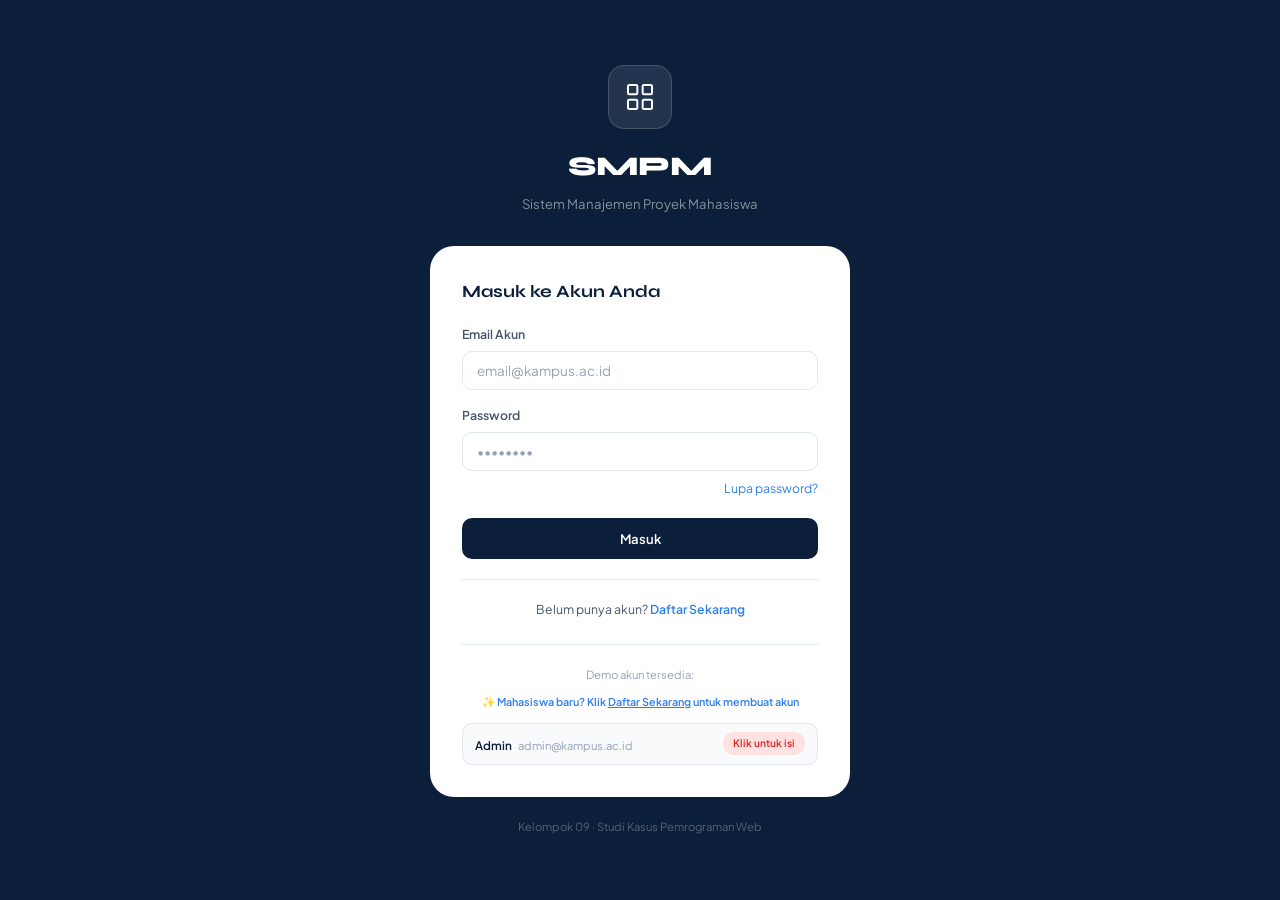
==== index.html @ f6bfb31e "Project awal SMPM" ====
<!DOCTYPE html>
<html lang="id">
<head>
  <meta charset="UTF-8" />
  <meta name="viewport" content="width=device-width, initial-scale=1.0" />
  <title>SMPM — Sistem Manajemen Proyek Mahasiswa</title>
  <link rel="stylesheet" href="css/style.css" />
  <link rel="icon" href="data:image/svg+xml,<svg xmlns='http://www.w3.org/2000/svg' viewBox='0 0 32 32'><rect width='32' height='32' rx='8' fill='%230B1F3A'/><rect x='8' y='8' width='7' height='7' rx='1.5' fill='white'/><rect x='17' y='8' width='7' height='7' rx='1.5' fill='white'/><rect x='8' y='17' width='7' height='7' rx='1.5' fill='white'/><rect x='17' y='17' width='7' height='7' rx='1.5' fill='%232F80ED'/></svg>" />
</head>
<body>

<!-- ========== SIDEBAR ========== -->
<aside class="sidebar" id="sidebar">
  <div class="sidebar-brand">
    <div class="brand-name">SMPM</div>
    <div class="brand-sub">Sistem Manajemen Proyek Mahasiswa</div>
  </div>
  <nav class="sidebar-nav" id="sidebar-nav">
    <!-- Built dynamically by JS -->
  </nav>
  <div class="sidebar-footer">
    <div class="user-pill">
      <div class="avatar" id="sidebar-avatar">??</div>
      <div>
        <div class="user-name" id="sidebar-user-name">Loading...</div>
        <div class="user-role" id="sidebar-user-role">—</div>
      </div>
    </div>
    <button id="logout-btn" class="btn btn-outline w-full mt-8" style="color:rgba(255,255,255,.7);border-color:rgba(255,255,255,.2);background:transparent;font-size:.8rem">
      <svg width="14" height="14" viewBox="0 0 24 24" fill="none" stroke="currentColor" stroke-width="2"><path d="M9 21H5a2 2 0 01-2-2V5a2 2 0 012-2h4M16 17l5-5-5-5M21 12H9"/></svg>
      Keluar
    </button>
  </div>
</aside>

<!-- ========== TOPBAR ========== -->
<header class="topbar" id="topbar">
  <div class="topbar-title" id="topbar-title">Dashboard</div>
  <div class="topbar-actions">
    <div class="icon-btn notif-dot" title="Notifikasi">
      <svg width="17" height="17" viewBox="0 0 24 24" fill="none" stroke="currentColor" stroke-width="2"><path d="M18 8A6 6 0 006 8c0 7-3 9-3 9h18s-3-2-3-9M13.73 21a2 2 0 01-3.46 0"/></svg>
    </div>
    <div class="icon-btn" title="Pengaturan">
      <svg width="17" height="17" viewBox="0 0 24 24" fill="none" stroke="currentColor" stroke-width="2"><circle cx="12" cy="12" r="3"/><path d="M19.07 4.93l-1.41 1.41M4.93 4.93l1.41 1.41M19.07 19.07l-1.41-1.41M4.93 19.07l1.41-1.41M12 2v2M12 20v2M2 12h2M20 12h2"/></svg>
    </div>
  </div>
</header>

<!-- ========== MAIN CONTENT ========== -->
<div class="main-content" id="main-content">

  <!-- ===== LOGIN PAGE ===== -->
  <div id="page-login" class="screen hidden" style="min-height:100vh;display:flex;align-items:center;justify-content:center;background:var(--navy);padding:20px">
    <div style="width:100%;max-width:420px">
      <div style="text-align:center;margin-bottom:32px">
        <div style="width:64px;height:64px;background:rgba(255,255,255,.1);border-radius:16px;display:flex;align-items:center;justify-content:center;margin:0 auto 16px;border:1px solid rgba(255,255,255,.15)">
          <svg width="32" height="32" viewBox="0 0 24 24" fill="none" stroke="white" stroke-width="1.5"><rect x="3" y="3" width="7" height="7" rx="1"/><rect x="14" y="3" width="7" height="7" rx="1"/><rect x="3" y="14" width="7" height="7" rx="1"/><rect x="14" y="14" width="7" height="7" rx="1"/></svg>
        </div>
        <h1 style="font-family:var(--font-display);color:#fff;font-size:1.8rem;font-weight:800;letter-spacing:-.02em">SMPM</h1>
        <p style="color:rgba(255,255,255,.5);font-size:.875rem;margin-top:4px">Sistem Manajemen Proyek Mahasiswa</p>
      </div>

      <div style="background:var(--white);border-radius:var(--radius-xl);padding:32px">
        <h2 style="font-family:var(--font-display);font-size:1.15rem;font-weight:700;margin-bottom:20px">Masuk ke Akun Anda</h2>

        <div id="login-error" class="hidden" style="background:var(--danger-lt);color:var(--danger);padding:10px 14px;border-radius:var(--radius-md);font-size:.85rem;margin-bottom:16px;border:1px solid #FCA5A5">
          ✕ Email atau password salah. Coba lagi.
        </div>

        <div id="login-info" class="hidden" style="background:#DBEAFE;color:#1E40AF;padding:10px 14px;border-radius:var(--radius-md);font-size:.85rem;margin-bottom:16px;border:1px solid #93C5FD">
          ℹ️ Mahasiswa baru terdeteksi. Akun sementara dibuat untuk demo.
        </div>

        <form id="login-form">
          <div class="form-group mb-16">
            <label class="form-label">Email Akun</label>
            <input id="login-email" class="form-control" type="email" placeholder="email@kampus.ac.id" value="" required />
          </div>
          <div class="form-group mb-8">
            <label class="form-label">Password</label>
            <input id="login-pass" class="form-control" type="password" placeholder="••••••••" value="" required />
          </div>
          <div style="display:flex;justify-content:flex-end;margin-bottom:20px">
            <a href="javascript:void(0)" onclick="handleForgotPassword()" style="font-size:.82rem;color:var(--accent);cursor:pointer;text-decoration:none" onmouseover="this.style.textDecoration='underline'" onmouseout="this.style.textDecoration='none'">Lupa password?</a>
          </div>
          <button type="submit" class="btn btn-primary w-full" style="justify-content:center;padding:12px">Masuk</button>
        </form>
        
        <div style="text-align:center;margin-top:20px;padding-top:16px;border-top:1px solid var(--border)">
          <span style="font-size:.82rem;color:var(--text-2)">Belum punya akun? </span>
          <a href="javascript:void(0)" onclick="showRegisterPage()" style="font-size:.82rem;color:var(--accent);cursor:pointer;text-decoration:none;font-weight:600" onmouseover="this.style.textDecoration='underline'" onmouseout="this.style.textDecoration='none'">Daftar Sekarang</a>
        </div>

        <div style="margin-top:24px;padding-top:20px;border-top:1px solid var(--border)">
          <p style="font-size:.75rem;color:var(--text-3);text-align:center;margin-bottom:10px">Demo akun tersedia:</p>
          <p style="font-size:.72rem;color:var(--accent);text-align:center;margin-bottom:12px;font-weight:600">✨ Mahasiswa baru? Klik <a href="javascript:void(0)" onclick="showRegisterPage()" style="color:var(--accent);text-decoration:underline">Daftar Sekarang</a> untuk membuat akun</p>
          <div style="display:flex;flex-direction:column;gap:6px">
            <!-- Admin — BISA diklik -->
            <div onclick="fillLogin('admin@kampus.ac.id','admin')" style="display:flex;justify-content:space-between;align-items:center;padding:8px 12px;border-radius:var(--radius-md);background:var(--surface);cursor:pointer;transition:background .15s;border:1px solid var(--border)" onmouseover="this.style.background='var(--border)'" onmouseout="this.style.background='var(--surface)'" title="Klik untuk isi otomatis akun Admin">
              <div><span style="font-size:.78rem;font-weight:600">Admin</span><span style="font-size:.75rem;color:var(--text-3);margin-left:6px">admin@kampus.ac.id</span></div>
              <span class="badge badge-red" style="font-size:.68rem">Klik untuk isi</span>
            </div>
          </div>
        </div>
      </div>

      <p style="text-align:center;color:rgba(255,255,255,.3);font-size:.75rem;margin-top:20px">Kelompok 09 · Studi Kasus Pemrograman Web</p>
    </div>
  </div>
  
  <!-- ===== REGISTER PAGE ===== -->
  <div id="page-register" class="screen hidden">
    <div class="register-layout">

      <!-- LEFT PANEL — branding -->
      <div class="register-left">
        <div class="register-left-inner">
          <div class="reg-brand">
            <div class="reg-brand-logo">
              <svg width="28" height="28" viewBox="0 0 24 24" fill="none" stroke="white" stroke-width="1.8"><rect x="3" y="3" width="7" height="7" rx="1"/><rect x="14" y="3" width="7" height="7" rx="1"/><rect x="3" y="14" width="7" height="7" rx="1"/><rect x="14" y="14" width="7" height="7" rx="1"/></svg>
            </div>
            <span class="reg-brand-name">SMPM</span>
          </div>

          <div class="reg-hero">
            <h2 class="reg-hero-title">Mulai perjalanan<br/>akademikmu hari ini</h2>
            <p class="reg-hero-sub">Daftarkan dirimu dan kelola seluruh proyek kuliah dalam satu platform yang terintegrasi.</p>
          </div>

          <div class="reg-features">
            <div class="reg-feature-item">
              <div class="reg-feature-icon">
                <svg width="16" height="16" viewBox="0 0 24 24" fill="none" stroke="currentColor" stroke-width="2"><path d="M9 5H7a2 2 0 00-2 2v12a2 2 0 002 2h10a2 2 0 002-2V7a2 2 0 00-2-2h-2"/><rect x="9" y="3" width="6" height="4" rx="1"/><path d="M9 12h6M9 16h4"/></svg>
              </div>
              <div>
                <div class="reg-feature-title">Manajemen Tugas</div>
                <div class="reg-feature-desc">Pantau semua tugas kelompok dengan mudah</div>
              </div>
            </div>
            <div class="reg-feature-item">
              <div class="reg-feature-icon">
                <svg width="16" height="16" viewBox="0 0 24 24" fill="none" stroke="currentColor" stroke-width="2"><rect x="3" y="4" width="18" height="18" rx="2"/><path d="M16 2v4M8 2v4M3 10h18"/></svg>
              </div>
              <div>
                <div class="reg-feature-title">Deadline Tracking</div>
                <div class="reg-feature-desc">Kalender interaktif agar tak ada deadline terlewat</div>
              </div>
            </div>
            <div class="reg-feature-item">
              <div class="reg-feature-icon">
                <svg width="16" height="16" viewBox="0 0 24 24" fill="none" stroke="currentColor" stroke-width="2"><path d="M21 15v4a2 2 0 01-2 2H5a2 2 0 01-2-2v-4M17 8l-5-5-5 5M12 3v12"/></svg>
              </div>
              <div>
                <div class="reg-feature-title">Upload Progress</div>
                <div class="reg-feature-desc">Kirim laporan langsung ke dosen pembimbing</div>
              </div>
            </div>
          </div>

          <p class="reg-footer-note">Kelompok 09 · Studi Kasus Pemrograman Web</p>
        </div>

        <!-- decorative blobs -->
        <div class="reg-blob reg-blob-1"></div>
        <div class="reg-blob reg-blob-2"></div>
      </div>

      <!-- RIGHT PANEL — form -->
      <div class="register-right">
        <div class="register-form-wrap">

          <div class="reg-form-header">
            <h1 class="reg-form-title">Buat Akun Baru</h1>
            <p class="reg-form-sub">Isi data diri kamu untuk mulai bergabung</p>
          </div>

          <div id="register-error" class="reg-alert reg-alert-error hidden">
            <svg width="15" height="15" viewBox="0 0 24 24" fill="none" stroke="currentColor" stroke-width="2.5"><circle cx="12" cy="12" r="10"/><path d="M12 8v4M12 16h.01"/></svg>
            <span id="register-error-msg"></span>
          </div>

          <form id="register-form" class="reg-form">

            <!-- Row: Nama + NIM -->
            <div class="reg-row">
              <div class="reg-field">
                <label class="reg-label">
                  <svg width="13" height="13" viewBox="0 0 24 24" fill="none" stroke="currentColor" stroke-width="2"><path d="M20 21v-2a4 4 0 00-4-4H8a4 4 0 00-4 4v2"/><circle cx="12" cy="7" r="4"/></svg>
                  Nama Lengkap
                </label>
                <input id="reg-nama" class="reg-input" type="text" placeholder="Nama lengkap Anda" required />
              </div>
              <div class="reg-field">
                <label class="reg-label">
                  <svg width="13" height="13" viewBox="0 0 24 24" fill="none" stroke="currentColor" stroke-width="2"><rect x="2" y="7" width="20" height="14" rx="2"/><path d="M16 7V5a2 2 0 00-4 0v2M12 12v4"/></svg>
                  NIM
                </label>
                <input id="reg-nim" class="reg-input" type="text" placeholder="Contoh: 2021001" required />
              </div>
            </div>

            <!-- Email -->
            <div class="reg-field">
              <label class="reg-label">
                <svg width="13" height="13" viewBox="0 0 24 24" fill="none" stroke="currentColor" stroke-width="2"><path d="M4 4h16c1.1 0 2 .9 2 2v12c0 1.1-.9 2-2 2H4c-1.1 0-2-.9-2-2V6c0-1.1.9-2 2-2z"/><polyline points="22,6 12,13 2,6"/></svg>
                Email Kampus
              </label>
              <div class="reg-input-wrap">
                <input id="reg-email" class="reg-input" type="email" placeholder="nama@kampus.ac.id" required />
                <span class="reg-input-hint">@kampus.ac.id</span>
              </div>
            </div>

            <!-- Kelompok -->
            <div class="reg-field">
              <label class="reg-label">
                <svg width="13" height="13" viewBox="0 0 24 24" fill="none" stroke="currentColor" stroke-width="2"><path d="M17 21v-2a4 4 0 00-4-4H5a4 4 0 00-4 4v2"/><circle cx="9" cy="7" r="4"/><path d="M23 21v-2a4 4 0 00-3-3.87M16 3.13a4 4 0 010 7.75"/></svg>
                Kelompok
              </label>
              <select id="reg-kelompok" class="reg-input reg-select" required>
                <option value="">— Pilih kelompok Anda —</option>
              </select>
            </div>

            <!-- Row: Password + Confirm -->
            <div class="reg-row">
              <div class="reg-field">
                <label class="reg-label">
                  <svg width="13" height="13" viewBox="0 0 24 24" fill="none" stroke="currentColor" stroke-width="2"><rect x="3" y="11" width="18" height="11" rx="2"/><path d="M7 11V7a5 5 0 0110 0v4"/></svg>
                  Password
                </label>
                <div class="reg-pass-wrap">
                  <input id="reg-pass" class="reg-input" type="password" placeholder="Min. 6 karakter" required />
                  <button type="button" class="reg-eye-btn" onclick="toggleRegPass('reg-pass', this)" tabindex="-1">
                    <svg width="15" height="15" viewBox="0 0 24 24" fill="none" stroke="currentColor" stroke-width="2"><path d="M1 12s4-8 11-8 11 8 11 8-4 8-11 8-11-8-11-8z"/><circle cx="12" cy="12" r="3"/></svg>
                  </button>
                </div>
              </div>
              <div class="reg-field">
                <label class="reg-label">
                  <svg width="13" height="13" viewBox="0 0 24 24" fill="none" stroke="currentColor" stroke-width="2"><path d="M9 12l2 2 4-4"/><rect x="3" y="11" width="18" height="11" rx="2"/><path d="M7 11V7a5 5 0 0110 0v4"/></svg>
                  Konfirmasi
                </label>
                <div class="reg-pass-wrap">
                  <input id="reg-confirm" class="reg-input" type="password" placeholder="Ulangi password" required />
                  <button type="button" class="reg-eye-btn" onclick="toggleRegPass('reg-confirm', this)" tabindex="-1">
                    <svg width="15" height="15" viewBox="0 0 24 24" fill="none" stroke="currentColor" stroke-width="2"><path d="M1 12s4-8 11-8 11 8 11 8-4 8-11 8-11-8-11-8z"/><circle cx="12" cy="12" r="3"/></svg>
                  </button>
                </div>
              </div>
            </div>

            <!-- Password strength -->
            <div class="reg-strength" id="reg-strength-wrap" style="display:none">
              <div class="reg-strength-bar">
                <div class="reg-strength-fill" id="reg-strength-fill"></div>
              </div>
              <span class="reg-strength-label" id="reg-strength-label">Lemah</span>
            </div>

            <button type="submit" class="reg-submit-btn">
              <svg width="16" height="16" viewBox="0 0 24 24" fill="none" stroke="currentColor" stroke-width="2.5"><path d="M16 21v-2a4 4 0 00-4-4H5a4 4 0 00-4 4v2"/><circle cx="8.5" cy="7" r="4"/><line x1="20" y1="8" x2="20" y2="14"/><line x1="23" y1="11" x2="17" y2="11"/></svg>
              Daftar Sekarang
            </button>
          </form>

          <div class="reg-signin-row">
            <span>Sudah punya akun?</span>
            <a href="javascript:void(0)" onclick="showLoginPage()" class="reg-signin-link">Masuk di sini →</a>
          </div>

        </div>
      </div>

    </div>
  </div>

  <!-- ===== DASHBOARD PAGE ===== -->
  <div id="page-dashboard" class="screen hidden">
    <div class="page-body">
      <div class="page-header">
        <h1>Selamat Datang 👋</h1>
        <p id="dash-welcome">Ringkasan aktivitas proyek Anda hari ini.</p>
      </div>
      <div class="stat-grid" id="dash-stats"></div>
      <div id="dash-progress"></div>
      <div id="dash-recent"></div>
    </div>
  </div>

  <!-- ===== TUGAS PAGE ===== -->
  <div id="page-tugas" class="screen hidden">
    <div class="page-body">
      <div class="page-header">
        <h1>Tugas Saya</h1>
        <p>Semua tugas yang ditugaskan kepada Anda dalam kelompok.</p>
      </div>
      <div id="tugas-list"></div>
    </div>
  </div>

  <!-- ===== DEADLINE PAGE ===== -->
  <div id="page-deadline" class="screen hidden">
    <div class="page-body">
      <div class="page-header">
        <h1>Deadline Tracking</h1>
        <p>Pantau semua tenggat waktu tugas Anda.</p>
      </div>
      
      <!-- Calendar View -->
      <div class="card mb-16">
        <div class="card-title">📅 Kalender Deadline</div>
        <div id="deadline-calendar" style="max-width:280px;margin:0 auto"></div>
      </div>
      
      <!-- List View -->
      <div class="card">
        <div class="card-title">📋 Daftar Deadline</div>
        <div id="deadline-list"></div>
      </div>
    </div>
  </div>

  <!-- ===== UPLOAD PAGE ===== -->
  <div id="page-upload" class="screen hidden">
    <div class="page-body">
      <div class="page-header">
        <h1>Upload Progress</h1>
        <p>Unggah file laporan, desain, atau dokumentasi proyek.</p>
      </div>
      <div class="card mb-16">
        <div class="card-title">Upload File Baru</div>
        <div style="display:flex;flex-direction:column;gap:12px">
          <div class="form-group">
            <label class="form-label">Pilih Tugas <span style="color:var(--danger)">*</span></label>
            <select id="upload-tugas" class="form-control">
              <option value="">-- Pilih Tugas yang Ingin Diupload --</option>
            </select>
            <div class="text-xs text-muted" style="margin-top:4px">💡 Hanya menampilkan tugas yang belum selesai</div>
          </div>
          <div style="display:flex;gap:12px;align-items:flex-end;flex-wrap:wrap">
            <div class="form-group" style="flex:1;min-width:200px">
              <label class="form-label">Pilih File <span style="color:var(--danger)">*</span></label>
              <input id="upload-input" class="form-control" type="file" accept=".pdf,.doc,.docx,.png,.jpg,.fig,.zip" />
            </div>
            <button class="btn btn-primary" onclick="handleUpload()">
              <svg width="15" height="15" viewBox="0 0 24 24" fill="none" stroke="currentColor" stroke-width="2"><path d="M21 15v4a2 2 0 01-2 2H5a2 2 0 01-2-2v-4M17 8l-5-5-5 5M12 3v12"/></svg>
              Upload
            </button>
          </div>
        </div>
      </div>
      <div class="card">
        <div class="card-title">File Terunggah</div>
        <div id="upload-list"></div>
      </div>
    </div>
  </div>

  <!-- ===== KELOMPOK PAGE ===== -->
  <div id="page-kelompok" class="screen hidden">
    <div class="page-body">
      <div class="page-header">
        <h1>Kelompok Saya</h1>
        <p>Informasi kelompok, anggota, dan dosen pembimbing.</p>
      </div>
      <div id="kelompok-detail"></div>
    </div>
  </div>

  <!-- ===== NILAI SAYA PAGE (Mahasiswa) ===== -->
  <div id="page-nilaiSaya" class="screen hidden">
    <div class="page-body">
      <div class="page-header">
        <h1>Nilai Saya</h1>
        <p>Lihat nilai dan feedback dari dosen pembimbing untuk kelompok Anda.</p>
      </div>
      <div id="nilaiSaya-list"></div>
    </div>
  </div>

  <!-- ===== TUGAS KELOMPOK PAGE (Dosen) ===== -->
  <div id="page-tugasDosen" class="screen hidden">
    <div class="page-body">
      <div class="page-header">
        <h1>Tugas Kelompok</h1>
        <p>Kelola dan tambahkan tugas untuk mahasiswa bimbingan Anda.</p>
      </div>
      <div id="tugasDosen-list"></div>
    </div>
  </div>

  <!-- ===== MONITORING PAGE (Dosen) ===== -->
  <div id="page-monitoring" class="screen hidden">
    <div class="page-body">
      <div class="page-header">
        <h1>Monitoring Kelompok</h1>
        <p>Pantau perkembangan semua kelompok bimbingan Anda.</p>
      </div>
      <div id="monitoring-list"></div>
    </div>
  </div>

  <!-- ===== PENILAIAN PAGE (Dosen) ===== -->
  <div id="page-penilaian" class="screen hidden">
    <div class="page-body">
      <div class="page-header">
        <h1>Penilaian</h1>
        <p>Berikan nilai dan feedback untuk setiap kelompok.</p>
      </div>
      <div id="penilaian-list"></div>
    </div>
  </div>

  <!-- ===== MANAGE USER PAGE (Admin) ===== -->
  <div id="page-manageUser" class="screen hidden">
    <div class="page-body">
      <div class="page-header">
        <h1>Kelola Pengguna</h1>
        <p>Tambah, edit, dan hapus akun pengguna sistem.</p>
      </div>
      <div id="manageUser-list"></div>
    </div>
  </div>

  <!-- ===== MANAGE KELOMPOK PAGE (Admin) ===== -->
  <div id="page-manageKelompok" class="screen hidden">
    <div class="page-body">
      <div class="page-header">
        <h1>Kelola Kelompok</h1>
        <p>Atur pembagian kelompok dan penugasan dosen pembimbing.</p>
      </div>
      <div id="manageKelompok-list"></div>
    </div>
  </div>

</div><!-- /main-content -->

<!-- ========== MODAL ========== -->
<div id="modal-overlay" class="modal-overlay hidden">
  <div class="modal" id="modal-body"></div>
</div>

<!-- ========== TOAST ========== -->
<div class="toast-container" id="toast-container"></div>

<script src="js/app.js"></script>
<script>
function fillLogin(email, pass) {
  document.getElementById('login-email').value = email;
  document.getElementById('login-pass').value = pass;
}
</script>
</body>
</html>
---- css/style.css ----
@import url('https://fonts.googleapis.com/css2?family=Plus+Jakarta+Sans:wght@400;500;600;700&family=Syne:wght@600;700;800&display=swap');

/* ===================== VARIABLES ===================== */
:root {
  --navy:       #0B1F3A;
  --navy-mid:   #132d52;
  --navy-light: #1e4275;
  --accent:     #2F80ED;
  --accent-lt:  #EBF3FD;
  --success:    #16A34A;
  --success-lt: #DCFCE7;
  --warning:    #D97706;
  --warning-lt: #FEF3C7;
  --danger:     #DC2626;
  --danger-lt:  #FEE2E2;
  --text-1:     #0B1F3A;
  --text-2:     #475569;
  --text-3:     #94A3B8;
  --surface:    #F8FAFC;
  --white:      #ffffff;
  --border:     #E2E8F0;
  --border-2:   #CBD5E1;
  --radius-sm:  6px;
  --radius-md:  10px;
  --radius-lg:  16px;
  --radius-xl:  24px;
  --shadow-sm:  0 1px 3px rgba(11,31,58,.08);
  --shadow-md:  0 4px 16px rgba(11,31,58,.10);
  --shadow-lg:  0 8px 32px rgba(11,31,58,.13);
  --font-display: 'Syne', sans-serif;
  --font-body:    'Plus Jakarta Sans', sans-serif;
  --sidebar-w: 240px;
}

/* ===================== RESET ===================== */
*, *::before, *::after { box-sizing: border-box; margin: 0; padding: 0; }
html { font-size: 15px; }
body {
  font-family: var(--font-body);
  color: var(--text-1);
  background: var(--surface);
  line-height: 1.6;
  min-height: 100vh;
}
a { text-decoration: none; color: inherit; }
ul { list-style: none; }
img { max-width: 100%; }
button { cursor: pointer; font-family: var(--font-body); }
input, select, textarea { font-family: var(--font-body); }

/* ===================== UTILITIES ===================== */
.hidden   { display: none !important; }
.flex     { display: flex; }
.flex-col { flex-direction: column; }
.items-center { align-items: center; }
.justify-between { justify-content: space-between; }
.gap-8  { gap: 8px; }
.gap-12 { gap: 12px; }
.gap-16 { gap: 16px; }
.gap-24 { gap: 24px; }
.w-full { width: 100%; }
.text-sm  { font-size: 0.8rem; }
.text-muted { color: var(--text-2); }
.font-600  { font-weight: 600; }
.mt-4  { margin-top: 4px; }
.mt-8  { margin-top: 8px; }
.mt-16 { margin-top: 16px; }
.mt-24 { margin-top: 24px; }
.mb-4  { margin-bottom: 4px; }
.mb-8  { margin-bottom: 8px; }
.mb-16 { margin-bottom: 16px; }
.mb-24 { margin-bottom: 24px; }

/* ===================== CARD ===================== */
.card {
  background: var(--white);
  border: 1px solid var(--border);
  border-radius: var(--radius-lg);
  padding: 20px 24px;
  box-shadow: var(--shadow-sm);
}
.card-title {
  font-family: var(--font-display);
  font-size: 1rem;
  font-weight: 700;
  color: var(--text-1);
  margin-bottom: 16px;
}

/* ===================== BADGE ===================== */
.badge {
  display: inline-flex;
  align-items: center;
  gap: 4px;
  padding: 3px 10px;
  border-radius: 20px;
  font-size: 0.75rem;
  font-weight: 600;
}
.badge-blue    { background: var(--accent-lt);   color: var(--accent); }
.badge-green   { background: var(--success-lt);  color: var(--success); }
.badge-amber   { background: var(--warning-lt);  color: var(--warning); }
.badge-red     { background: var(--danger-lt);   color: var(--danger); }
.badge-navy    { background: #EEF2FF;            color: var(--navy-light); }

/* ===================== BUTTONS ===================== */
.btn {
  display: inline-flex;
  align-items: center;
  gap: 6px;
  padding: 9px 18px;
  border-radius: var(--radius-md);
  font-size: 0.875rem;
  font-weight: 600;
  border: none;
  transition: all 0.18s ease;
}
.btn-primary {
  background: var(--navy);
  color: var(--white);
}
.btn-primary:hover { background: var(--navy-mid); transform: translateY(-1px); box-shadow: var(--shadow-md); }
.btn-outline {
  background: transparent;
  color: var(--navy);
  border: 1.5px solid var(--border-2);
}
.btn-outline:hover { background: var(--surface); }
.btn-sm { padding: 6px 12px; font-size: 0.8rem; }
.btn-danger { background: var(--danger-lt); color: var(--danger); }
.btn-danger:hover { background: #FCA5A5; }
.btn-success { background: var(--success-lt); color: var(--success); }

/* ===================== FORM ELEMENTS ===================== */
.form-group { display: flex; flex-direction: column; gap: 6px; }
.form-label { font-size: 0.82rem; font-weight: 600; color: var(--text-2); }
.form-control {
  padding: 10px 14px;
  border: 1.5px solid var(--border);
  border-radius: var(--radius-md);
  font-size: 0.9rem;
  color: var(--text-1);
  background: var(--white);
  transition: border-color 0.15s;
  outline: none;
  width: 100%;
}
.form-control:focus { border-color: var(--accent); box-shadow: 0 0 0 3px rgba(47,128,237,.12); }
.form-control::placeholder { color: var(--text-3); }

/* ===================== PROGRESS BAR ===================== */
.progress-wrap {
  height: 7px;
  background: var(--border);
  border-radius: 10px;
  overflow: hidden;
}
.progress-fill {
  height: 100%;
  border-radius: 10px;
  transition: width 0.6s ease;
}
.progress-blue   { background: var(--accent); }
.progress-green  { background: var(--success); }
.progress-amber  { background: var(--warning); }
.progress-red    { background: var(--danger); }

/* ===================== TABLE ===================== */
.table-wrap { overflow-x: auto; }
.data-table {
  width: 100%;
  border-collapse: collapse;
  font-size: 0.875rem;
}
.data-table thead th {
  padding: 10px 14px;
  text-align: left;
  font-size: 0.78rem;
  font-weight: 700;
  text-transform: uppercase;
  letter-spacing: .04em;
  color: var(--text-3);
  border-bottom: 1.5px solid var(--border);
  white-space: nowrap;
}
.data-table tbody td {
  padding: 12px 14px;
  border-bottom: 1px solid var(--border);
  color: var(--text-1);
  vertical-align: middle;
}
.data-table tbody tr:last-child td { border-bottom: none; }
.data-table tbody tr:hover td { background: var(--surface); }

/* ===================== STAT CARD ===================== */
.stat-grid { display: grid; grid-template-columns: repeat(auto-fit, minmax(130px, 1fr)); gap: 14px; }
.stat-card {
  background: var(--white);
  border: 1px solid var(--border);
  border-radius: var(--radius-lg);
  padding: 16px 18px;
  box-shadow: var(--shadow-sm);
}
.stat-label { font-size: 0.75rem; color: var(--text-2); font-weight: 600; text-transform: uppercase; letter-spacing: .04em; }
.stat-value { font-family: var(--font-display); font-size: 1.75rem; font-weight: 800; margin-top: 4px; }
.stat-sub   { font-size: 0.75rem; color: var(--text-2); margin-top: 2px; }

/* ===================== SIDEBAR ===================== */
.sidebar {
  width: var(--sidebar-w);
  min-height: 100vh;
  background: var(--navy);
  display: flex;
  flex-direction: column;
  position: fixed;
  left: 0; top: 0;
  z-index: 100;
  transition: transform 0.25s ease;
}
.sidebar-brand {
  padding: 24px 20px 16px;
  border-bottom: 1px solid rgba(255,255,255,.08);
}
.sidebar-brand .brand-name {
  font-family: var(--font-display);
  font-size: 1.25rem;
  font-weight: 800;
  color: #fff;
  letter-spacing: -.01em;
}
.sidebar-brand .brand-sub {
  font-size: 0.7rem;
  color: rgba(255,255,255,.45);
  margin-top: 2px;
}
.sidebar-nav { padding: 16px 12px; flex: 1; }
.nav-section-label {
  font-size: 0.65rem;
  font-weight: 700;
  text-transform: uppercase;
  letter-spacing: .08em;
  color: rgba(255,255,255,.35);
  padding: 0 8px;
  margin: 16px 0 6px;
}
.nav-item {
  display: flex;
  align-items: center;
  gap: 10px;
  padding: 10px 12px;
  border-radius: var(--radius-md);
  color: rgba(255,255,255,.6);
  font-size: 0.875rem;
  font-weight: 500;
  transition: all 0.15s;
  margin-bottom: 2px;
  cursor: pointer;
}
.nav-item svg { width: 17px; height: 17px; flex-shrink: 0; }
.nav-item:hover { background: rgba(255,255,255,.08); color: #fff; }
.nav-item.active { background: rgba(255,255,255,.12); color: #fff; font-weight: 600; }
.nav-item .nav-badge {
  margin-left: auto;
  background: var(--accent);
  color: #fff;
  font-size: 0.65rem;
  font-weight: 700;
  padding: 1px 6px;
  border-radius: 10px;
}
.sidebar-footer {
  padding: 16px 12px;
  border-top: 1px solid rgba(255,255,255,.08);
}
.user-pill {
  display: flex;
  align-items: center;
  gap: 10px;
  padding: 8px;
  border-radius: var(--radius-md);
  cursor: pointer;
}
.user-pill:hover { background: rgba(255,255,255,.07); }
.avatar {
  width: 34px; height: 34px;
  border-radius: 50%;
  background: var(--accent);
  display: flex;
  align-items: center;
  justify-content: center;
  font-size: 0.8rem;
  font-weight: 700;
  color: #fff;
  flex-shrink: 0;
}
.avatar-lg { width: 46px; height: 46px; font-size: 1rem; }
.user-name  { font-size: 0.82rem; font-weight: 600; color: #fff; }
.user-role  { font-size: 0.7rem; color: rgba(255,255,255,.45); }

/* ===================== TOPBAR ===================== */
.topbar {
  height: 60px;
  background: var(--white);
  border-bottom: 1px solid var(--border);
  display: flex;
  align-items: center;
  justify-content: space-between;
  padding: 0 28px;
  position: sticky;
  top: 0;
  z-index: 50;
  margin-left: var(--sidebar-w);
}
.topbar-title {
  font-family: var(--font-display);
  font-size: 1rem;
  font-weight: 700;
}
.topbar-actions { display: flex; align-items: center; gap: 12px; }
.icon-btn {
  width: 36px; height: 36px;
  border-radius: var(--radius-md);
  border: 1px solid var(--border);
  background: var(--white);
  display: flex; align-items: center; justify-content: center;
  cursor: pointer;
  color: var(--text-2);
  transition: all 0.15s;
}
.icon-btn:hover { background: var(--surface); color: var(--text-1); }
.notif-dot {
  position: relative;
}
.notif-dot::after {
  content: '';
  position: absolute;
  top: 6px; right: 6px;
  width: 7px; height: 7px;
  border-radius: 50%;
  background: var(--danger);
  border: 1.5px solid var(--white);
}

/* ===================== MAIN LAYOUT ===================== */
.app-shell { display: flex; min-height: 100vh; }
.main-content {
  flex: 1;
  margin-left: var(--sidebar-w);
  display: flex;
  flex-direction: column;
  min-height: 100vh;
}
.page-body {
  flex: 1;
  padding: 24px 28px;
}
.page-header { margin-bottom: 24px; }
.page-header h1 {
  font-family: var(--font-display);
  font-size: 1.4rem;
  font-weight: 800;
}
.page-header p { font-size: 0.875rem; color: var(--text-2); margin-top: 3px; }

/* ===================== TOAST ===================== */
.toast-container {
  position: fixed;
  bottom: 24px; right: 24px;
  display: flex; flex-direction: column; gap: 8px;
  z-index: 9999;
}
.toast {
  background: var(--navy);
  color: #fff;
  padding: 12px 18px;
  border-radius: var(--radius-md);
  font-size: 0.85rem;
  font-weight: 500;
  box-shadow: var(--shadow-lg);
  animation: slideIn 0.3s ease;
  display: flex; align-items: center; gap: 8px;
}
.toast.success { background: var(--success); }
.toast.error   { background: var(--danger); }
@keyframes slideIn { from { transform: translateX(120%); opacity: 0; } to { transform: translateX(0); opacity: 1; } }
@keyframes fadeOut { to { opacity: 0; transform: translateX(120%); } }

/* ===================== MODAL ===================== */
.modal-overlay {
  position: fixed; inset: 0;
  background: rgba(11,31,58,.5);
  backdrop-filter: blur(4px);
  z-index: 200;
  display: flex; align-items: center; justify-content: center;
  padding: 20px;
}
.modal {
  background: var(--white);
  border-radius: var(--radius-xl);
  padding: 28px;
  width: 100%; max-width: 480px;
  max-height: 85vh;
  overflow-y: auto;
  box-shadow: var(--shadow-lg);
  animation: modalIn 0.2s ease;
}
.modal::-webkit-scrollbar {
  width: 6px;
}
.modal::-webkit-scrollbar-track {
  background: transparent;
}
.modal::-webkit-scrollbar-thumb {
  background: var(--border);
  border-radius: 3px;
}
.modal::-webkit-scrollbar-thumb:hover {
  background: var(--text-3);
}
.modal-header { display: flex; justify-content: space-between; align-items: center; margin-bottom: 20px; }
.modal-title { font-family: var(--font-display); font-size: 1.1rem; font-weight: 800; }
.modal-close {
  width: 28px; height: 28px; border-radius: 50%;
  border: none; background: var(--surface); cursor: pointer;
  display: flex; align-items: center; justify-content: center;
  color: var(--text-2); font-size: 1.1rem;
}
@keyframes modalIn { from { transform: scale(0.95) translateY(10px); opacity: 0; } to { transform: scale(1) translateY(0); opacity: 1; } }

/* ===================== TABS ===================== */
.tabs { display: flex; border-bottom: 2px solid var(--border); margin-bottom: 20px; }
.tab-btn {
  padding: 10px 18px;
  font-size: 0.875rem;
  font-weight: 600;
  color: var(--text-2);
  background: none;
  border: none;
  border-bottom: 2px solid transparent;
  margin-bottom: -2px;
  cursor: pointer;
  transition: all 0.15s;
}
.tab-btn:hover { color: var(--text-1); }
.tab-btn.active { color: var(--navy); border-bottom-color: var(--navy); }

/* ===================== EMPTY STATE ===================== */
.empty-state {
  text-align: center;
  padding: 40px 20px;
  color: var(--text-3);
}
.empty-state svg { width: 48px; height: 48px; margin: 0 auto 12px; opacity: 0.4; }
.empty-state p { font-size: 0.875rem; }

/* ===================== RESPONSIVE ===================== */
@media (max-width: 768px) {
  .sidebar { transform: translateX(-100%); }
  .sidebar.open { transform: translateX(0); }
  .main-content { margin-left: 0; }
  .topbar { margin-left: 0; }
  .stat-grid { grid-template-columns: repeat(2, 1fr); }
  .page-body { padding: 16px; }
}


/* ===================== REGISTER PAGE ===================== */
.register-layout {
  display: flex;
  min-height: 100vh;
  width: 100%;
}

/* ---- Left branding panel ---- */
.register-left {
  position: relative;
  flex: 0 0 420px;
  background: var(--navy);
  overflow: hidden;
  display: flex;
  align-items: stretch;
}

.register-left-inner {
  position: relative;
  z-index: 2;
  display: flex;
  flex-direction: column;
  padding: 44px 40px;
  width: 100%;
}

/* decorative blobs */
.reg-blob {
  position: absolute;
  border-radius: 50%;
  opacity: .12;
  pointer-events: none;
}
.reg-blob-1 {
  width: 320px; height: 320px;
  background: var(--accent);
  top: -80px; right: -80px;
}
.reg-blob-2 {
  width: 240px; height: 240px;
  background: #7C3AED;
  bottom: -60px; left: -60px;
}

/* brand in left panel */
.reg-brand {
  display: flex;
  align-items: center;
  gap: 12px;
  margin-bottom: auto;
}
.reg-brand-logo {
  width: 44px; height: 44px;
  background: rgba(255,255,255,.1);
  border: 1px solid rgba(255,255,255,.15);
  border-radius: 12px;
  display: flex;
  align-items: center;
  justify-content: center;
  flex-shrink: 0;
}
.reg-brand-name {
  font-family: var(--font-display);
  font-size: 1.35rem;
  font-weight: 800;
  color: #fff;
  letter-spacing: -.02em;
}

/* hero text */
.reg-hero {
  margin-top: 64px;
}
.reg-hero-title {
  font-family: var(--font-display);
  font-size: 1.9rem;
  font-weight: 800;
  color: #fff;
  line-height: 1.2;
  letter-spacing: -.02em;
}
.reg-hero-sub {
  color: rgba(255,255,255,.55);
  font-size: .88rem;
  line-height: 1.65;
  margin-top: 14px;
}

/* feature list */
.reg-features {
  margin-top: 40px;
  display: flex;
  flex-direction: column;
  gap: 20px;
}
.reg-feature-item {
  display: flex;
  align-items: flex-start;
  gap: 14px;
}
.reg-feature-icon {
  flex-shrink: 0;
  width: 36px; height: 36px;
  border-radius: 10px;
  background: rgba(255,255,255,.1);
  border: 1px solid rgba(255,255,255,.12);
  display: flex;
  align-items: center;
  justify-content: center;
  color: rgba(255,255,255,.8);
}
.reg-feature-title {
  font-size: .85rem;
  font-weight: 600;
  color: #fff;
}
.reg-feature-desc {
  font-size: .78rem;
  color: rgba(255,255,255,.45);
  margin-top: 2px;
  line-height: 1.4;
}

.reg-footer-note {
  margin-top: auto;
  padding-top: 40px;
  font-size: .72rem;
  color: rgba(255,255,255,.2);
}

/* ---- Right form panel ---- */
.register-right {
  flex: 1;
  display: flex;
  align-items: center;
  justify-content: center;
  background: #F1F5F9;
  padding: 40px 24px;
  overflow-y: auto;
}

.register-form-wrap {
  width: 100%;
  max-width: 520px;
}

.reg-form-header {
  margin-bottom: 28px;
}
.reg-form-title {
  font-family: var(--font-display);
  font-size: 1.55rem;
  font-weight: 800;
  color: var(--text-1);
  letter-spacing: -.02em;
}
.reg-form-sub {
  font-size: .85rem;
  color: var(--text-2);
  margin-top: 5px;
}

/* alert */
.reg-alert {
  display: flex;
  align-items: center;
  gap: 9px;
  padding: 12px 16px;
  border-radius: var(--radius-md);
  font-size: .83rem;
  font-weight: 500;
  margin-bottom: 20px;
}
.reg-alert-error {
  background: var(--danger-lt);
  color: var(--danger);
  border: 1px solid #FCA5A5;
}

/* form internals */
.reg-form {
  display: flex;
  flex-direction: column;
  gap: 18px;
}

.reg-row {
  display: grid;
  grid-template-columns: 1fr 1fr;
  gap: 14px;
}

.reg-field {
  display: flex;
  flex-direction: column;
  gap: 7px;
}

.reg-label {
  display: flex;
  align-items: center;
  gap: 6px;
  font-size: .78rem;
  font-weight: 700;
  color: var(--text-2);
  text-transform: uppercase;
  letter-spacing: .04em;
}
.reg-label svg { flex-shrink: 0; opacity: .7; }

.reg-input {
  width: 100%;
  padding: 11px 14px;
  border: 1.5px solid var(--border);
  border-radius: var(--radius-md);
  font-family: var(--font-body);
  font-size: .9rem;
  color: var(--text-1);
  background: var(--white);
  outline: none;
  transition: border-color .15s, box-shadow .15s;
}
.reg-input:focus {
  border-color: var(--accent);
  box-shadow: 0 0 0 3px rgba(47,128,237,.12);
}
.reg-input::placeholder { color: var(--text-3); }

.reg-select {
  appearance: none;
  background-image: url("data:image/svg+xml,%3Csvg xmlns='http://www.w3.org/2000/svg' width='12' height='12' viewBox='0 0 24 24' fill='none' stroke='%2394A3B8' stroke-width='2.5'%3E%3Cpolyline points='6 9 12 15 18 9'/%3E%3C/svg%3E");
  background-repeat: no-repeat;
  background-position: right 12px center;
  padding-right: 36px;
}

/* email hint badge */
.reg-input-wrap { position: relative; }
.reg-input-hint {
  position: absolute;
  right: 12px;
  top: 50%;
  transform: translateY(-50%);
  font-size: .72rem;
  font-weight: 600;
  color: var(--accent);
  background: var(--accent-lt);
  padding: 2px 8px;
  border-radius: 20px;
  pointer-events: none;
}

/* password eye toggle */
.reg-pass-wrap {
  position: relative;
}
.reg-eye-btn {
  position: absolute;
  right: 10px;
  top: 50%;
  transform: translateY(-50%);
  background: none;
  border: none;
  cursor: pointer;
  color: var(--text-3);
  padding: 4px;
  display: flex;
  align-items: center;
  transition: color .15s;
}
.reg-eye-btn:hover { color: var(--text-2); }
.reg-pass-wrap .reg-input { padding-right: 40px; }

/* password strength */
.reg-strength {
  display: flex;
  align-items: center;
  gap: 10px;
  margin-top: -6px;
}
.reg-strength-bar {
  flex: 1;
  height: 5px;
  background: var(--border);
  border-radius: 10px;
  overflow: hidden;
}
.reg-strength-fill {
  height: 100%;
  border-radius: 10px;
  transition: width .3s ease, background .3s ease;
  width: 0%;
}
.reg-strength-label {
  font-size: .72rem;
  font-weight: 700;
  white-space: nowrap;
}

/* submit button */
.reg-submit-btn {
  width: 100%;
  display: flex;
  align-items: center;
  justify-content: center;
  gap: 8px;
  padding: 13px 20px;
  background: var(--navy);
  color: #fff;
  font-family: var(--font-body);
  font-size: .92rem;
  font-weight: 700;
  border: none;
  border-radius: var(--radius-md);
  cursor: pointer;
  transition: background .18s, transform .18s, box-shadow .18s;
  margin-top: 4px;
  letter-spacing: .01em;
}
.reg-submit-btn:hover {
  background: var(--navy-mid);
  transform: translateY(-1px);
  box-shadow: var(--shadow-md);
}
.reg-submit-btn:active {
  transform: translateY(0);
}

/* sign in link */
.reg-signin-row {
  display: flex;
  align-items: center;
  justify-content: center;
  gap: 6px;
  margin-top: 24px;
  font-size: .83rem;
  color: var(--text-2);
}
.reg-signin-link {
  font-weight: 700;
  color: var(--accent);
  cursor: pointer;
  transition: color .15s;
}
.reg-signin-link:hover { color: var(--navy); }

/* ---- Responsive ---- */
@media (max-width: 860px) {
  .register-left { flex: 0 0 0; display: none; }
  .register-right { background: var(--navy); padding: 32px 20px; }
  .register-form-wrap {
    background: var(--white);
    border-radius: var(--radius-xl);
    padding: 32px 28px;
    max-width: 480px;
  }
}
@media (max-width: 480px) {
  .reg-row { grid-template-columns: 1fr; }
  .register-form-wrap { padding: 24px 20px; }
}
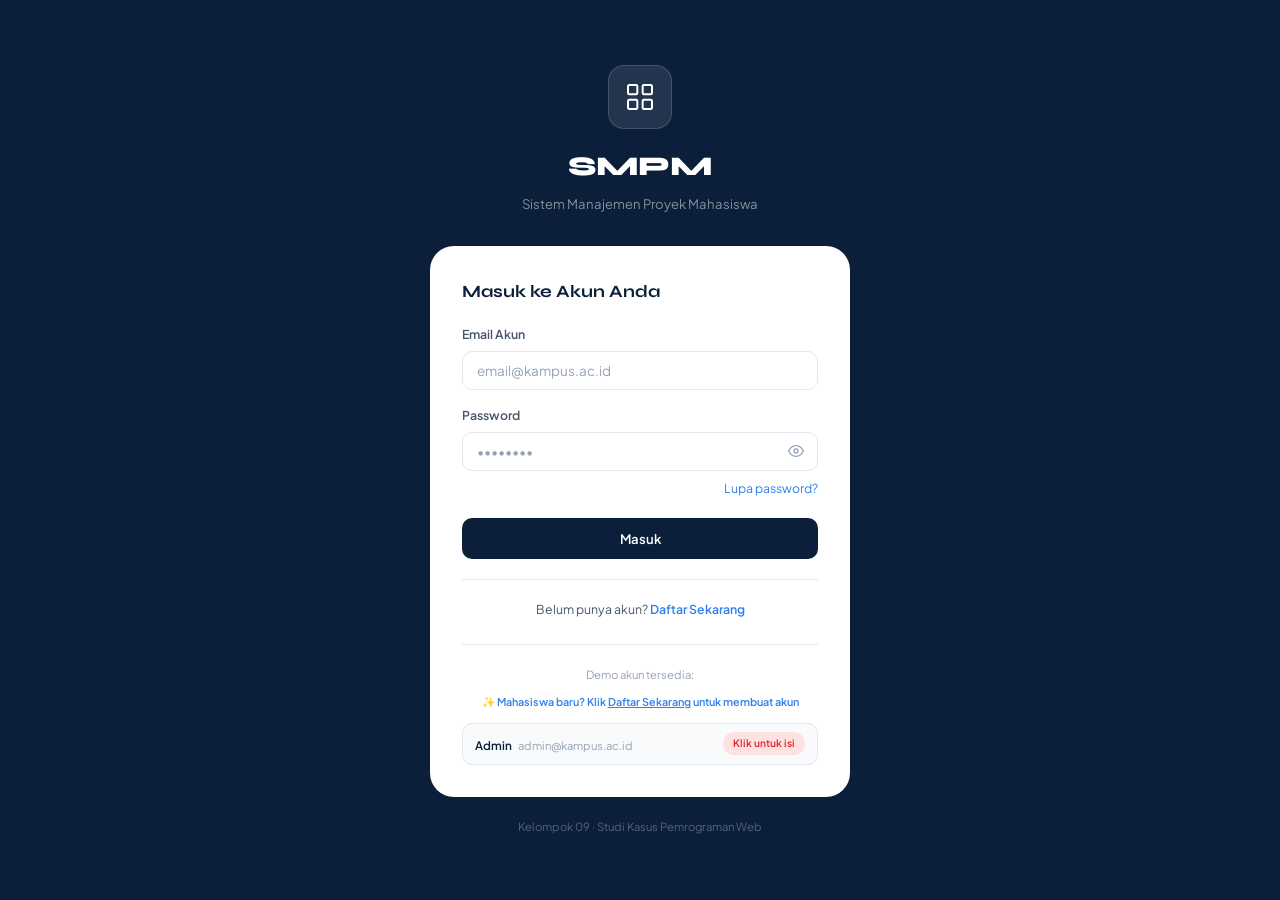
==== commit 53ae3beb: "fix: layout dashboard mahasiswa mobile, icon mata password login" ====
--- a/index.html
+++ b/index.html
@@ -35,7 +35,17 @@
 
 <!-- ========== TOPBAR ========== -->
 <header class="topbar" id="topbar">
-  <div class="topbar-title" id="topbar-title">Dashboard</div>
+  <div class="topbar-left">
+    <!-- Hamburger — hanya muncul di mobile -->
+    <button class="hamburger-btn" id="hamburger-btn" title="Menu" onclick="toggleMobileSidebar()">
+      <svg width="20" height="20" viewBox="0 0 24 24" fill="none" stroke="currentColor" stroke-width="2">
+        <line x1="3" y1="6" x2="21" y2="6"/>
+        <line x1="3" y1="12" x2="21" y2="12"/>
+        <line x1="3" y1="18" x2="21" y2="18"/>
+      </svg>
+    </button>
+    <div class="topbar-title" id="topbar-title">Dashboard</div>
+  </div>
   <div class="topbar-actions">
     <div class="icon-btn notif-dot" title="Notifikasi">
       <svg width="17" height="17" viewBox="0 0 24 24" fill="none" stroke="currentColor" stroke-width="2"><path d="M18 8A6 6 0 006 8c0 7-3 9-3 9h18s-3-2-3-9M13.73 21a2 2 0 01-3.46 0"/></svg>
@@ -78,7 +88,16 @@
           </div>
           <div class="form-group mb-8">
             <label class="form-label">Password</label>
-            <input id="login-pass" class="form-control" type="password" placeholder="••••••••" value="" required />
+            <div style="position:relative">
+              <input id="login-pass" class="form-control" type="password" placeholder="••••••••" value="" required style="padding-right:42px" />
+              <button type="button" id="login-pass-toggle"
+                onclick="(function(){var i=document.getElementById('login-pass');var b=document.getElementById('login-pass-toggle');i.type=i.type==='password'?'text':'password';b.innerHTML=i.type==='password'?'<svg width=&quot;16&quot; height=&quot;16&quot; viewBox=&quot;0 0 24 24&quot; fill=&quot;none&quot; stroke=&quot;currentColor&quot; stroke-width=&quot;2&quot;><path d=&quot;M1 12s4-8 11-8 11 8 11 8-4 8-11 8-11-8-11-8z&quot;/><circle cx=&quot;12&quot; cy=&quot;12&quot; r=&quot;3&quot;/></svg>':'<svg width=&quot;16&quot; height=&quot;16&quot; viewBox=&quot;0 0 24 24&quot; fill=&quot;none&quot; stroke=&quot;currentColor&quot; stroke-width=&quot;2&quot;><path d=&quot;M17.94 17.94A10.07 10.07 0 0112 20c-7 0-11-8-11-8a18.45 18.45 0 015.06-5.94M9.9 4.24A9.12 9.12 0 0112 4c7 0 11 8 11 8a18.5 18.5 0 01-2.16 3.19m-6.72-1.07a3 3 0 11-4.24-4.24&quot;/><line x1=&quot;1&quot; y1=&quot;1&quot; x2=&quot;23&quot; y2=&quot;23&quot;/></svg>';})()"
+                style="position:absolute;right:10px;top:50%;transform:translateY(-50%);background:none;border:none;cursor:pointer;color:var(--text-3);padding:4px;display:flex;align-items:center;transition:color .15s"
+                onmouseover="this.style.color='var(--text-2)'" onmouseout="this.style.color='var(--text-3)'"
+                tabindex="-1">
+                <svg width="16" height="16" viewBox="0 0 24 24" fill="none" stroke="currentColor" stroke-width="2"><path d="M1 12s4-8 11-8 11 8 11 8-4 8-11 8-11-8-11-8z"/><circle cx="12" cy="12" r="3"/></svg>
+              </button>
+            </div>
           </div>
           <div style="display:flex;justify-content:flex-end;margin-bottom:20px">
             <a href="javascript:void(0)" onclick="handleForgotPassword()" style="font-size:.82rem;color:var(--accent);cursor:pointer;text-decoration:none" onmouseover="this.style.textDecoration='underline'" onmouseout="this.style.textDecoration='none'">Lupa password?</a>
@@ -96,7 +115,7 @@
           <p style="font-size:.72rem;color:var(--accent);text-align:center;margin-bottom:12px;font-weight:600">✨ Mahasiswa baru? Klik <a href="javascript:void(0)" onclick="showRegisterPage()" style="color:var(--accent);text-decoration:underline">Daftar Sekarang</a> untuk membuat akun</p>
           <div style="display:flex;flex-direction:column;gap:6px">
             <!-- Admin — BISA diklik -->
-            <div onclick="fillLogin('admin@kampus.ac.id','admin')" style="display:flex;justify-content:space-between;align-items:center;padding:8px 12px;border-radius:var(--radius-md);background:var(--surface);cursor:pointer;transition:background .15s;border:1px solid var(--border)" onmouseover="this.style.background='var(--border)'" onmouseout="this.style.background='var(--surface)'" title="Klik untuk isi otomatis akun Admin">
+            <div onclick="fillLogin('admin@kampus.ac.id','password123')" style="display:flex;justify-content:space-between;align-items:center;padding:8px 12px;border-radius:var(--radius-md);background:var(--surface);cursor:pointer;transition:background .15s;border:1px solid var(--border)" onmouseover="this.style.background='var(--border)'" onmouseout="this.style.background='var(--surface)'" title="Klik untuk isi otomatis akun Admin">
               <div><span style="font-size:.78rem;font-weight:600">Admin</span><span style="font-size:.75rem;color:var(--text-3);margin-left:6px">admin@kampus.ac.id</span></div>
               <span class="badge badge-red" style="font-size:.68rem">Klik untuk isi</span>
             </div>
@@ -279,7 +298,7 @@
   <div id="page-dashboard" class="screen hidden">
     <div class="page-body">
       <div class="page-header">
-        <h1>Selamat Datang 👋</h1>
+        <h1>Selamat Datang</h1>
         <p id="dash-welcome">Ringkasan aktivitas proyek Anda hari ini.</p>
       </div>
       <div class="stat-grid" id="dash-stats"></div>
@@ -436,6 +455,9 @@
 
 </div><!-- /main-content -->
 
+<!-- ========== SIDEBAR OVERLAY (mobile) ========== -->
+<div id="sidebar-overlay" onclick="closeMobileSidebar()" style="display:none;position:fixed;inset:0;background:rgba(0,0,0,.5);z-index:99;backdrop-filter:blur(2px)"></div>
+
 <!-- ========== MODAL ========== -->
 <div id="modal-overlay" class="modal-overlay hidden">
   <div class="modal" id="modal-body"></div>
--- a/css/style.css
+++ b/css/style.css
@@ -453,14 +453,83 @@
 .empty-state svg { width: 48px; height: 48px; margin: 0 auto 12px; opacity: 0.4; }
 .empty-state p { font-size: 0.875rem; }
 
+/* ===================== HAMBURGER BUTTON ===================== */
+.hamburger-btn {
+  display: none;
+  align-items: center;
+  justify-content: center;
+  width: 36px;
+  height: 36px;
+  border: 1px solid var(--border);
+  border-radius: var(--radius-md);
+  background: var(--white);
+  cursor: pointer;
+  color: var(--text-2);
+  flex-shrink: 0;
+  transition: background .15s;
+}
+.hamburger-btn:hover { background: var(--surface); }
+
+.topbar-left {
+  display: flex;
+  align-items: center;
+  gap: 12px;
+}
+
 /* ===================== RESPONSIVE ===================== */
 @media (max-width: 768px) {
-  .sidebar { transform: translateX(-100%); }
+  /* Sidebar tersembunyi, bisa dibuka dengan hamburger */
+  .sidebar {
+    transform: translateX(-100%);
+    z-index: 100;
+    transition: transform .25s ease;
+  }
   .sidebar.open { transform: translateX(0); }
+
+  /* Topbar full width */
   .main-content { margin-left: 0; }
-  .topbar { margin-left: 0; }
+  .topbar {
+    margin-left: 0;
+    padding: 0 16px;
+  }
+
+  /* Tampilkan hamburger */
+  .hamburger-btn { display: flex; }
+
+  /* Stat grid 2 kolom */
   .stat-grid { grid-template-columns: repeat(2, 1fr); }
-  .page-body { padding: 16px; }
+
+  /* Kurangi padding halaman */
+  .page-body { padding: 14px 12px; }
+
+  /* Table bisa scroll horizontal */
+  .table-wrap { -webkit-overflow-scrolling: touch; }
+
+  /* Card padding lebih kecil */
+  .card { padding: 14px 16px; }
+
+  /* Modal full width */
+  .modal { max-width: calc(100vw - 32px); padding: 20px; }
+
+  /* Register layout: sembunyikan panel kiri */
+  .register-left { display: none; }
+  .register-right {
+    background: var(--navy);
+    padding: 24px 16px;
+    min-height: 100vh;
+  }
+  .register-form-wrap {
+    background: var(--white);
+    border-radius: var(--radius-xl);
+    padding: 24px 20px;
+    max-width: 100%;
+  }
+
+  /* Reg row jadi 1 kolom */
+  .reg-row { grid-template-columns: 1fr; }
+
+  /* Page header lebih compact */
+  .page-header h1 { font-size: 1.2rem; }
 }
 
 
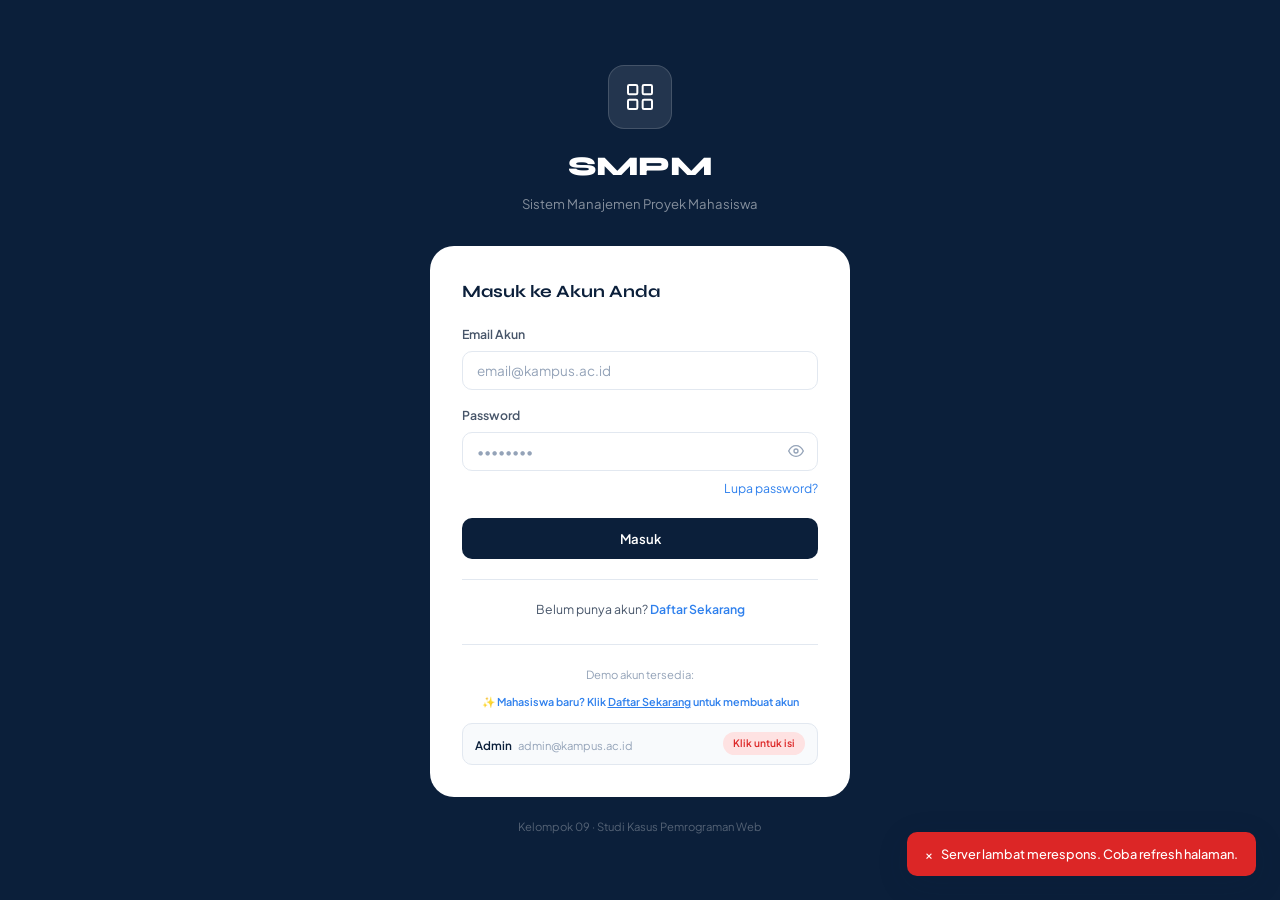
==== commit 48a4093e: "fix: load patch.js, hapus karakter aneh kelola kelompok, monitoring + filter anggota" ====
--- a/index.html
+++ b/index.html
@@ -467,6 +467,7 @@
 <div class="toast-container" id="toast-container"></div>
 
 <script src="js/app.js"></script>
+<script src="js/patch.js"></script>
 <script>
 function fillLogin(email, pass) {
   document.getElementById('login-email').value = email;
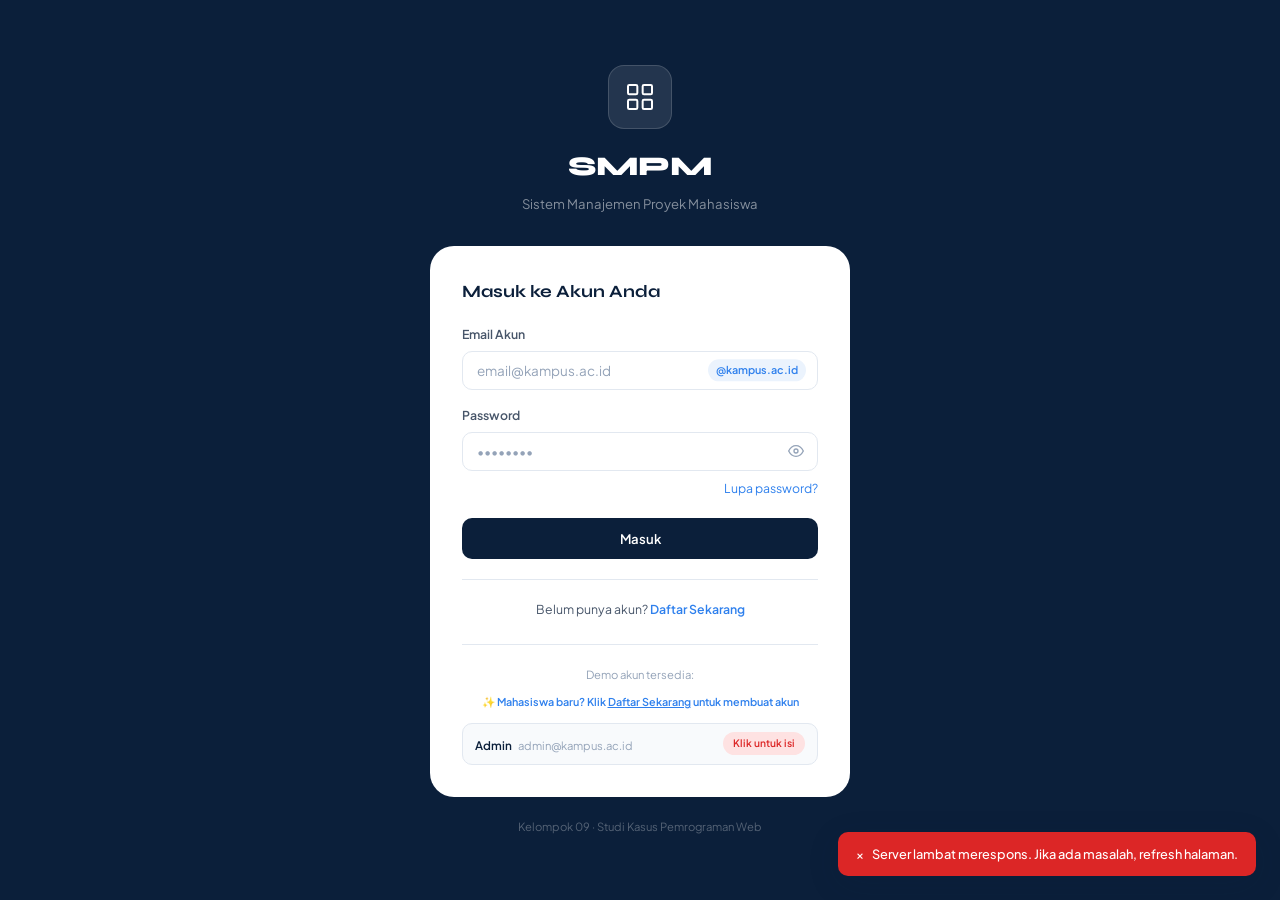
==== commit 263a55ed: "fix: tambah tombol @kampus.ac.id di form login dan daftar" ====
--- a/index.html
+++ b/index.html
@@ -84,7 +84,17 @@
         <form id="login-form">
           <div class="form-group mb-16">
             <label class="form-label">Email Akun</label>
-            <input id="login-email" class="form-control" type="email" placeholder="email@kampus.ac.id" value="" required />
+            <div class="reg-input-wrap">
+              <input id="login-email" class="form-control" type="email" placeholder="email@kampus.ac.id" value="" required style="padding-right:110px" />
+              <span class="reg-input-hint" title="Klik untuk isi domain @kampus.ac.id" onclick="(function(){
+                var inp = document.getElementById('login-email');
+                var val = inp.value.trim();
+                if(!val) { inp.value = '@kampus.ac.id'; inp.setSelectionRange(0,0); inp.focus(); }
+                else if(!val.includes('@')) { inp.value = val + '@kampus.ac.id'; inp.focus(); }
+                else if(val.endsWith('@')) { inp.value = val + 'kampus.ac.id'; inp.focus(); }
+                else { inp.focus(); }
+              })()">@kampus.ac.id</span>
+            </div>
           </div>
           <div class="form-group mb-8">
             <label class="form-label">Password</label>
@@ -226,7 +236,14 @@
               </label>
               <div class="reg-input-wrap">
                 <input id="reg-email" class="reg-input" type="email" placeholder="nama@kampus.ac.id" required />
-                <span class="reg-input-hint">@kampus.ac.id</span>
+                <span class="reg-input-hint" title="Klik untuk isi domain" onclick="(function(){
+                  var inp = document.getElementById('reg-email');
+                  var val = inp.value.trim();
+                  if(!val) { inp.value = '@kampus.ac.id'; inp.setSelectionRange(0,0); inp.focus(); }
+                  else if(!val.includes('@')) { inp.value = val + '@kampus.ac.id'; inp.focus(); }
+                  else if(val.endsWith('@')) { inp.value = val + 'kampus.ac.id'; inp.focus(); }
+                  else { inp.focus(); }
+                })()">@kampus.ac.id</span>
               </div>
             </div>
 
